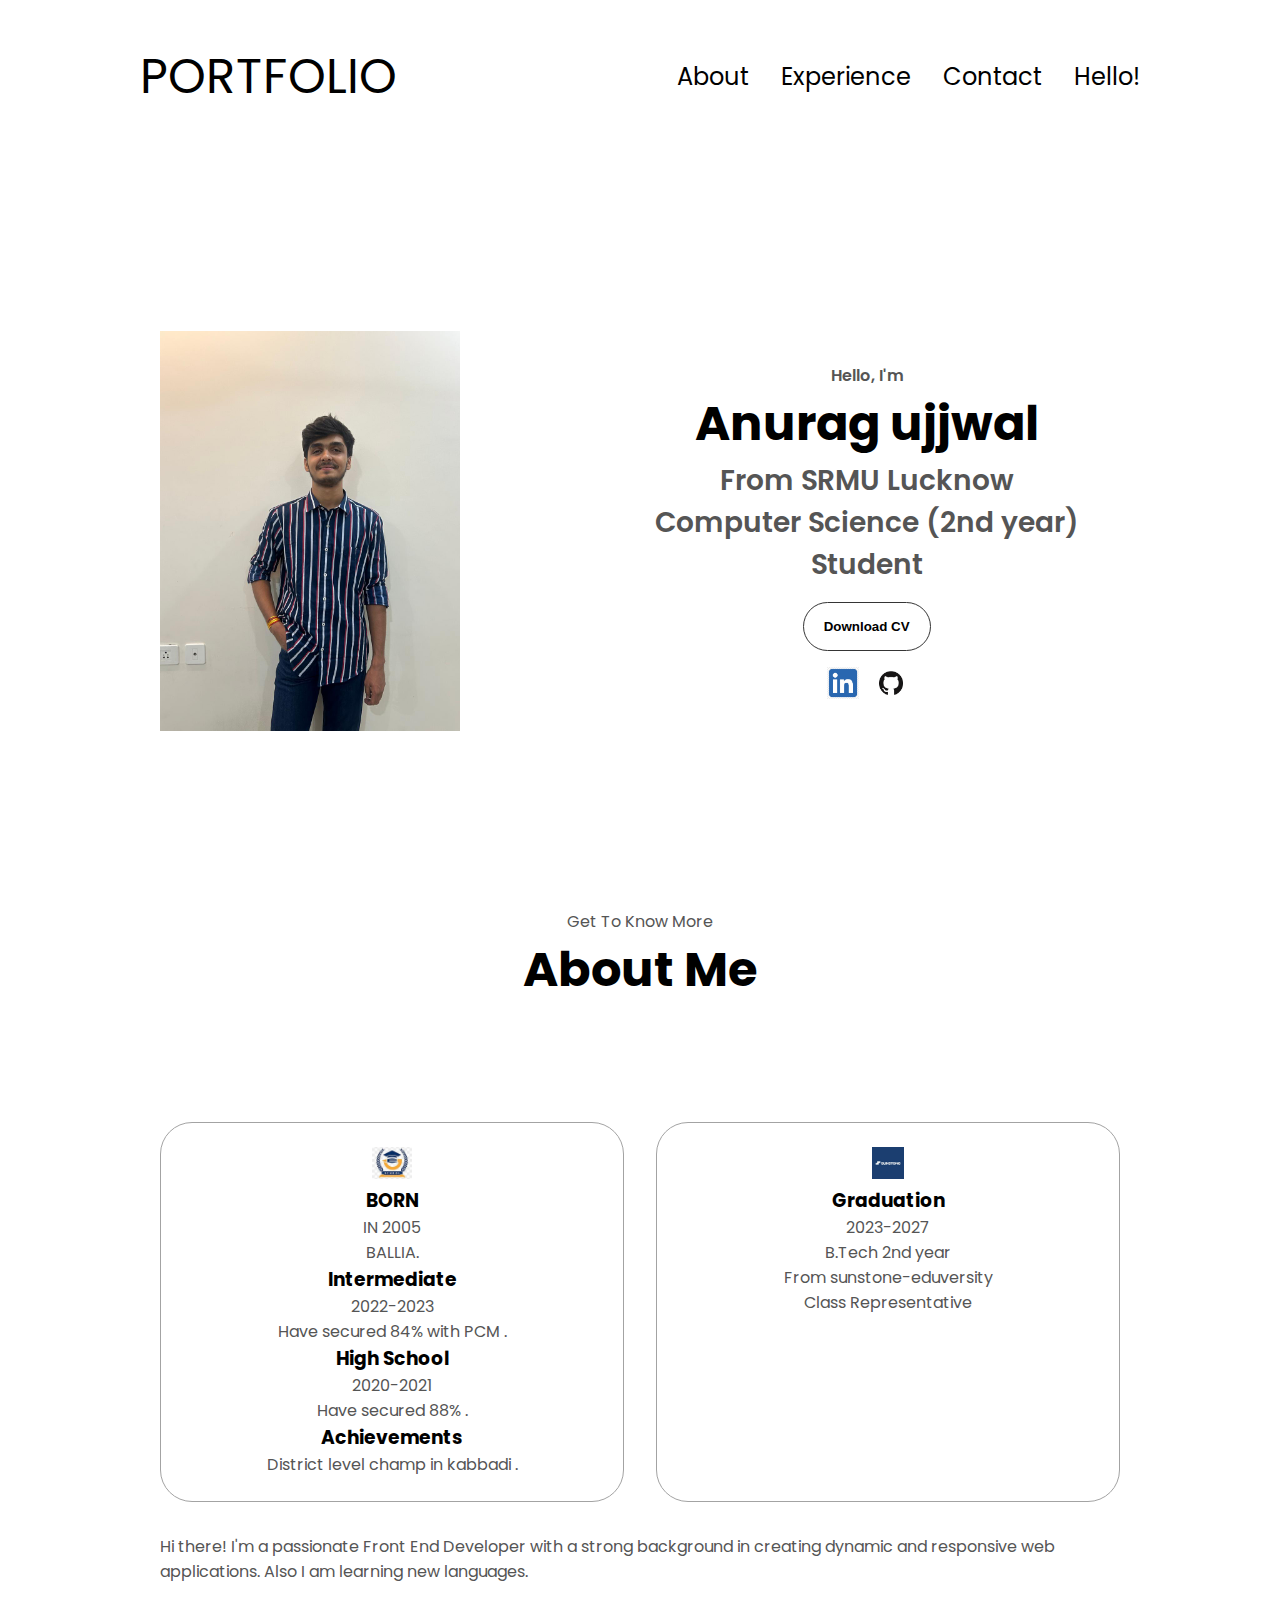
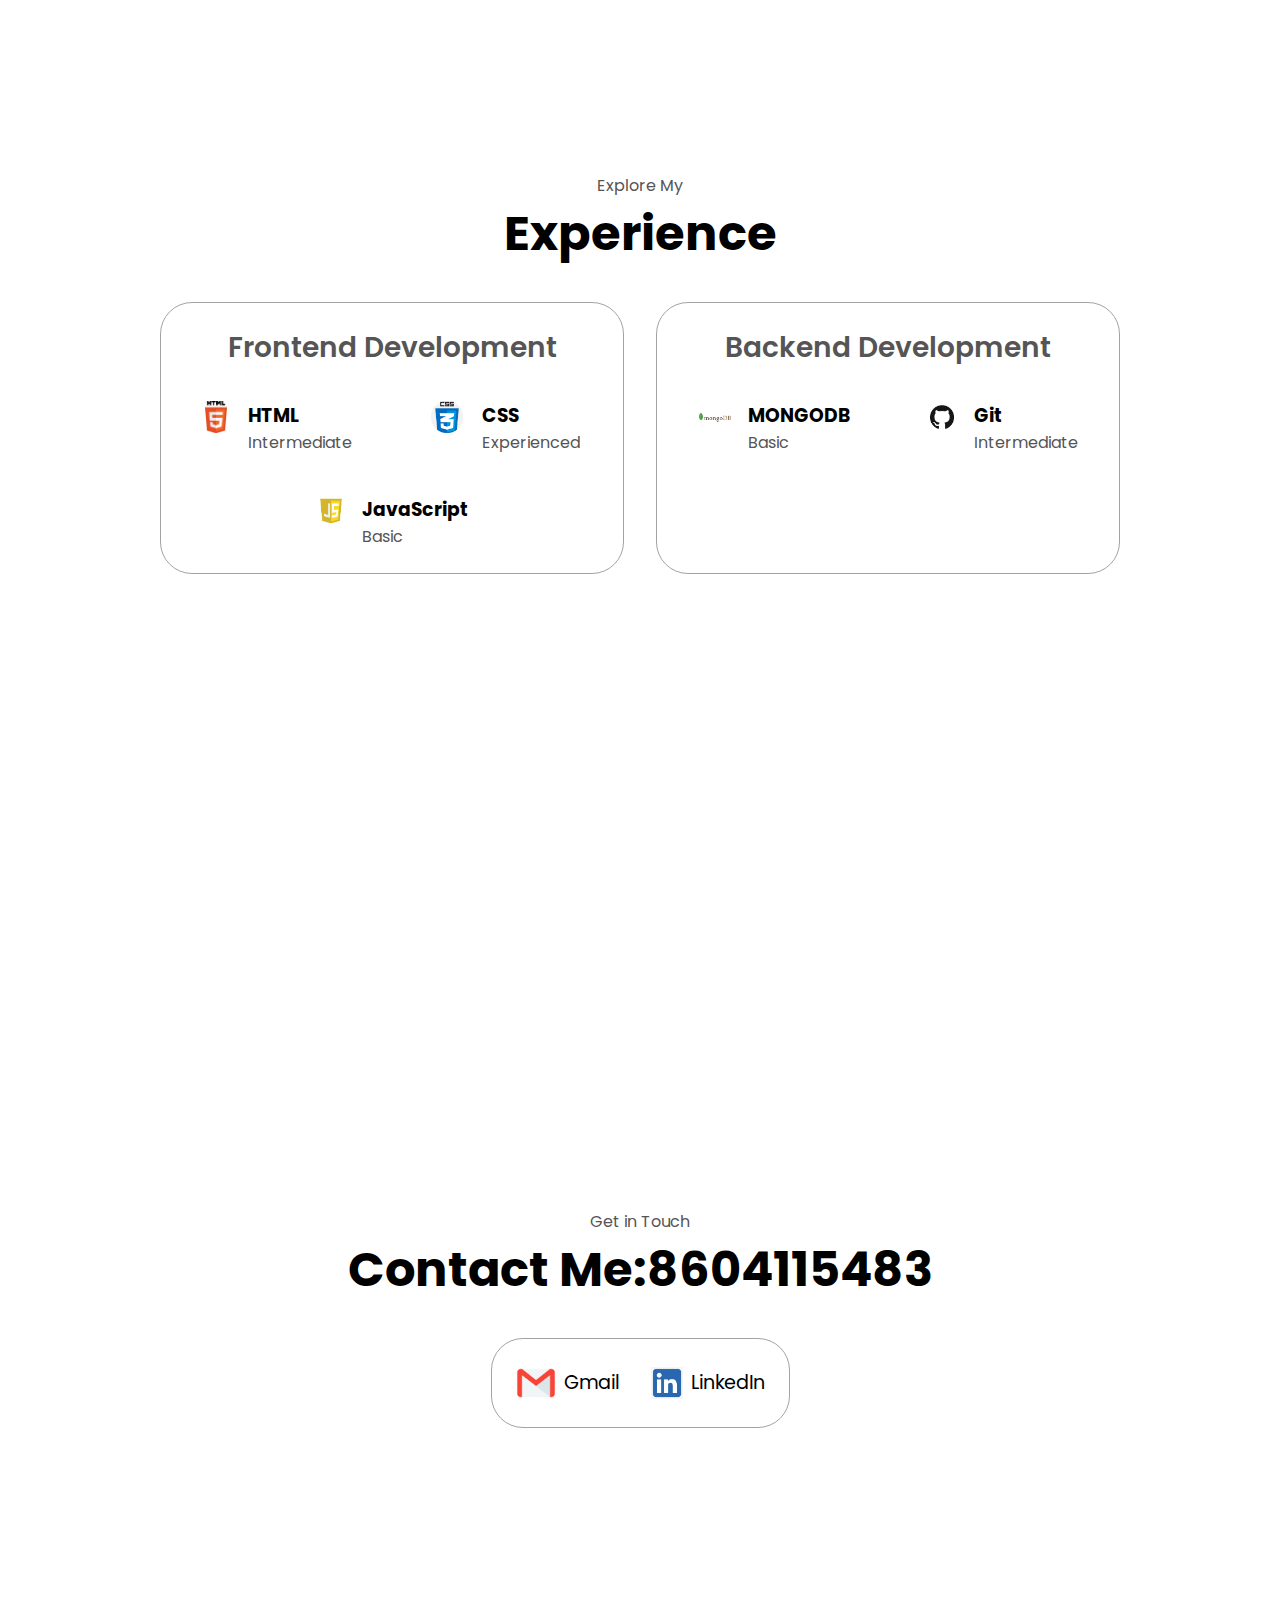
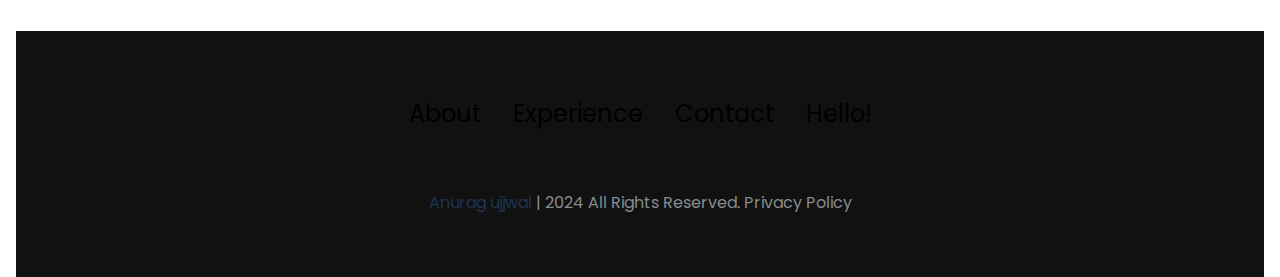
==== Index.html @ 2682c75f "first commit" ====
<!DOCTYPE html>
<html lang="en">

<head>
  <meta charset="UTF-8" />
  <meta http-equiv="X-UA-Compatible" content="IE=edge" />
  <meta name="viewport" content="width=device-width, initial-scale=1.0" />
  <title>ANURAG UJJWAL</title>
  <link rel="stylesheet" href="style.css" />
  <link rel="stylesheet" href="mediaqueries.css" />
</head>

<body>
  <nav id="desktop-nav">
    <div class="logo">PORTFOLIO</div>
    <div>
      <ul class="nav-links">
        <li><a href="#about">About</a></li>
        <li><a href="#experience">Experience</a></li>
        <li><a href="#contact">Contact</a></li>
        <li><a href="#projects">Hello!</a></li>
      </ul>
    </div>
  </nav>
  <nav id="hamburger-nav">
    <div class="logo">Anurag Ujjwal</div>
     
    
    <div class="hamburger-menu">
      <div class="hamburger-icon" onclick="toggleMenu()">
        <span></span>
        <span></span>
        <span></span>
      </div>
      <div class="menu-links">
        <li><a href="#about" onclick="toggleMenu()">About</a></li>
        <li><a href="#experience" onclick="toggleMenu()">Experience</a></li>
        <li><a href="#Hello!" onclick="toggleMenu()">Hello!</a></li>
        <li><a href="#contact" onclick="toggleMenu()">Contact</a></li>
      </div>
    </div>
  </nav>
  <section id="profile">
    <div class="section__pic-container">
      <img src="Images/WhatsApp Image 2024-06-22 at 3.46.19 PM.jpeg" alt="anurag" />
    </div>
    <div class="section__text">
      <p class="section__text__p1">Hello, I'm</p>
      <h1 class="title">Anurag ujjwal</h1>
      <p class="section__text__p2">From SRMU Lucknow <br>Computer Science (2nd year) Student </p>
      <div class="btn-container">
        <button class="btn btn-color-2" onclick="window.open('resume.pdf')">
          Download CV
        </button>
      
      </div>
      <div id="socials-container">
        <img src="Images/linkedin.png" alt="My LinkedIn profile" class="icon"
          onclick="location.href='https://www.linkedin.com/in/anurag-singh-699162290/'" />
        <img src="Images/git.png" alt="My Github profile" class="icon"
          onclick="location.href='https://github.com/ujjwalanuragg'" />
      </div>
    </div>
  </section>
  <section id="about">
    <p class="section__text__p1">Get To Know More</p>
    <h1 class="title">About Me</h1>
    <div class="section-container">
      <!-- <div class="section__pic-container">
        <img src="./assets/about-pic.png" alt="Profile picture" class="about-pic" />
      </div> -->
      <div class="about-details-container">
        <div class="about-containers">
          <div class="details-container">
            <img src="Images/download.jpg" alt="Experience icon" class="icon" />
            <h3>BORN</h3>
            <p>IN 2005 <br />BALLIA.</p>
            <h3>Intermediate</h3>
            <p>2022-2023 <br />Have secured 84% with PCM .</p>
            <h3>High School</h3>
            <p>2020-2021 <br />Have secured 88%  .</p>
            <h3>Achievements</h3>
            <p> District level champ in kabbadi  .</p>
          </div>
          <div class="details-container">
            <img src="Images/sunstone-eduversity.webp" alt="Education icon" class="icon" />
            <h3>Graduation</h3>
            <p>2023-2027<br>B.Tech 2nd year</p>
            <P>From sunstone-eduversity</P>
            <P>Class Representative</P>
          </div>
        </div>
        <div class="text-container">
          <p>
            Hi there! I'm a passionate Front End Developer with a strong background in creating dynamic and responsive
            web applications. Also I am learning new languages.
          </p>
        </div>
      </div>
    </div>

  </section>
  <section id="experience">
    <p class="section__text__p1">Explore My</p>
    <h1 class="title">Experience</h1>
    <div class="experience-details-container">
      <div class="about-containers">
        <div class="details-container">
          <h2 class="experience-sub-title">Frontend Development</h2>
          <div class="article-container">
            <article>
              <img src="Images/html.png" alt=" icon" class="icon" />
              <div>
                <h3>HTML</h3>
                <p>Intermediate</p>
              </div>
            </article>
            <article>
              <img src="Images/css.png" alt=" icon" class="icon" />
              <div>
                <h3>CSS</h3>
                <p>Experienced</p>
              </div>
            </article>
            
            <article>
              <img src="Images/js.png" alt=" icon" class="icon" />
              <div>
                <h3>JavaScript</h3>
                <p>Basic</p>
              </div>
            </article>
            
            
          </div>
        </div>
        <div class="details-container">
          <h2 class="experience-sub-title">Backend Development</h2>
          <div class="article-container">
            <article>
              <img src="Images/md.png" alt="Experience icon" class="icon" />
              <div>
                <h3>MONGODB</h3>
                <p>Basic</p>
              </div>
            </article>
             
            
            <article>
              <img src="Images/git.png" alt="Experience icon" class="icon" />
              <div>
                <h3>Git</h3>
                <p>Intermediate</p>
              </div>
            </article>
          </div>
        </div>
      </div>
    </div>
 
  </section>
   
  <section id="contact">
    <p class="section__text__p1">Get in Touch</p>
    <h1 class="title">Contact Me:8604115483</h1>
    <div class="contact-info-upper-container">
      <div class="contact-info-container">
        <img src="Images/mail.png" alt="Email icon" class="icon contact-icon email-icon" />
        <p><a href="mailto: anuragujjwal10247@gmail.com">Gmail</a></p>
      </div>
      <div class="contact-info-container">
        <img src="Images/linkedin.png" alt="LinkedIn icon" class="icon contact-icon" />
        <p><a href="https://www.linkedin.com/in/anurag-singh-699162290/">LinkedIn</a></p>
      </div>
    </div>
  </section>

   
 <!-- Footer -->

  <footer>
    <nav>
      <div class="nav-links-container">
        <ul class="nav-links">
          <li><a href="#about">About</a></li>
          <li><a href="#experience">Experience</a></li>
          <li><a href="#contact">Contact</a></li>
          <li><a href="#projects">Hello!</a></li>
        </ul>
      </div>
    </nav>
   
  <script src="script.js"></script>


  
    <span>
      <a href="#"> Anurag ujjwal</a> | <span class="far fa-copyright"></span> 2024 All Rights Reserved. Privacy Policy
    </span>
  </footer>
</body>

</html>
---- style.css ----
@import url("https://fonts.googleapis.com/css2?family=Poppins:wght@300;400;500;600&display=swap");

* {
  margin: 0;
  padding: 0;
}

body {
  font-family: "Poppins", sans-serif;
}

html {
  scroll-behavior: smooth;
}

p {
  color: rgb(85, 85, 85);
}

/* TRANSITION */

a,
.btn {
  transition: all 300ms ease;
}

/* DESKTOP NAV */

nav,
.nav-links {
  display: flex;
}

nav {
  justify-content: space-around;
  align-items: center;
  height: 17vh;
}

.nav-links {
  gap: 2rem;
  list-style: none;
  font-size: 1.5rem;
}

a {
  color: black;
  text-decoration: none;
  text-decoration-color: white;
}

a:hover {
  color: grey;
  text-decoration: underline;
  text-underline-offset: 1rem;
  text-decoration-color: rgb(181, 181, 181);
}

.logo {
  font-size: 3rem;
}

.logo:hover {
  cursor: default;
}

.degree {
  font-size: 1.2rem;  /* Adjust the font size */
  color: #333;       /* Change the text color */
  padding: 10px;     /* Add padding inside the div */
  margin: 10px 0;    /* Add margin outside the div */
  background-color: #f9f9f9;  /* Set a background color */
  border-radius: 5px; /* Round the corners */
  box-shadow: 0 2px 4px rgba(0, 0, 0, 0.1); 

}
/* HAMBURGER MENU */

#hamburger-nav {
  display: none;
}

.hamburger-menu {
  position: relative;
  display: inline-block;
}

.hamburger-icon {
  display: flex;
  flex-direction: column;
  justify-content: space-between;
  height: 24px;
  width: 30px;
  cursor: pointer;
}

.hamburger-icon span {
  width: 100%;
  height: 2px;
  background-color: black;
  transition: all 0.3 ease-in-out;
}

.menu-links {
  position: absolute;
  top: 100%;
  right: 0;
  background-color: white;
  width: fit-content;
  max-height: 0;
  overflow: hidden;
  transition: all 0.3 ease-in-out;
}


 

.menu-links a {
  display: block;
  padding: 10px;
  text-align: center;
  font-size: 1.5rem;
  color: black;
  text-decoration: none;
  transition: all 0.3 ease-in-out;
}

.menu-links li {
  list-style: none;
}

.menu-links.open {
  max-height: 300px;
}

.hamburger-icon.open span:first-child {
  transform: rotate(45deg) translate(10px, 5px);
}

.hamburger-icon.open span:nth-child(2) {
  opacity: 0;
}

.hamburger-icon.open span:last-child {
  transform: rotate(-45deg) translate(10px, -5px);
}

.hamburger-icon span:first-child {
  transform: none;
}

.hamburger-icon span:first-child {
  opacity: 1;
}

.hamburger-icon span:first-child {
  transform: none;
}

/* SECTIONS */

section {
  padding-top: 4vh;
  height: 96vh;
  margin: 0 10rem;
  box-sizing: border-box;
  min-height: fit-content;
}

.section-container {
  display: flex;
  /* width: 400px; */
  /* height: 1000px; */
}

/* PROFILE SECTION */

#profile {
  display: flex;
  justify-content: center;
  gap: 5rem;
  height: 80vh;
}

.section__pic-container {
  display: flex;
  height: 400px;
  width: 400px;
  margin: auto 0;
}

.section__text {
  align-self: center;
  text-align: center;
}

.section__text p {
  font-weight: 600;
}

.section__text__p1 {
  text-align: center;
}

.section__text__p2 {
  font-size: 1.75rem;
  margin-bottom: 1rem;
}

.title {
  font-size: 3rem;
  text-align: center;
}

#socials-container {
  display: flex;
  justify-content: center;
  margin-top: 1rem;
  gap: 1rem;
}

/* ICONS */

.icon {
  cursor: pointer;
  height: 2rem;
}

/* BUTTONS */

.btn-container {
  display: flex;
  justify-content: center;
  gap: 1rem;
}

.btn {
  font-weight: 600;
  transition: all 300ms ease;
  padding: 1rem;
  width: 8rem;
  border-radius: 2rem;
}

.btn-color-1,
.btn-color-2 {
  border: rgb(53, 53, 53) 0.1rem solid;
}

.btn-color-1:hover,
.btn-color-2:hover {
  cursor: pointer;
}

.btn-color-1,
.btn-color-2:hover {
  background: rgb(53, 53, 53);
  color: white;
}

.btn-color-1:hover {
  background: rgb(0, 0, 0);
}

.btn-color-2 {
  background: none;
}

.btn-color-2:hover {
  border: rgb(255, 255, 255) 0.1rem solid;
}

.btn-container {
  gap: 1rem;
}

/* ABOUT SECTION */

#about {
  position: relative;
}

.about-containers {
  gap: 2rem;
  margin-bottom: 2rem;
  margin-top: 2rem;
}

.about-details-container {
  justify-content: center;
  flex-direction: column;
}

.about-containers,
.about-details-container {
  display: flex;
  /* height: 200px; */
}

.about-pic {
  border-radius: 2rem;
}

 

.details-container {
  padding: 1.5rem;
  flex: 1;
  background: white;
  border-radius: 2rem;
  border: rgb(53, 53, 53) 0.1rem solid;
  border-color: rgb(163, 163, 163);
  text-align: center;
}

.section-container {
  gap: 4rem;
  height: 80%;
}

.section__pic-container {
  height: 400px;
  width: 400px;
  margin: auto 0;
}

/* EXPERIENCE SECTION */

#experience {
  position: relative;
}

.experience-sub-title {
  color: rgb(85, 85, 85);
  font-weight: 600;
  font-size: 1.75rem;
  margin-bottom: 2rem;
}

.experience-details-container {
  display: flex;
  justify-content: center;
  flex-direction: column;
}

.article-container {
  display: flex;
  text-align: initial;
  flex-wrap: wrap;
  flex-direction: row;
  gap: 2.5rem;
  justify-content: space-around;
}

article {
  display: flex;
  width: 10rem;
  justify-content: space-around;
  gap: 0.5rem;
}

article .icon {
  cursor: default;
}

 
 

/* CONTACT */

#contact {
  display: flex;
  justify-content: center;
  flex-direction: column;
  height: 70vh;
}

.contact-info-upper-container {
  display: flex;
  justify-content: center;
  border-radius: 2rem;
  border: rgb(53, 53, 53) 0.1rem solid;
  border-color: rgb(163, 163, 163);
  background: (250, 250, 250);
  margin: 2rem auto;
  padding: 0.5rem;
}

.contact-info-container {
  display: flex;
  align-items: center;
  justify-content: center;
  gap: 0.5rem;
  margin: 1rem;
}

.contact-info-container p {
  font-size: larger;
}

.contact-icon {
  cursor: default;
}

.email-icon {
  height: 2.5rem;
}


/* FOOTER SECTION */

footer {
  height: 26vh;
  margin: 0 1rem;
}

footer p {
  text-align: center;
}

 /*  Footer  */
 footer {
    background: #111;
    padding: 6px 16px;
    color: #888c8d;
    text-align: center;
  }
  
  footer span a {
    color: #1e3551;
    text-decoration: none;
  }
  
  footer span a:hover {
    text-decoration: underline;
  }
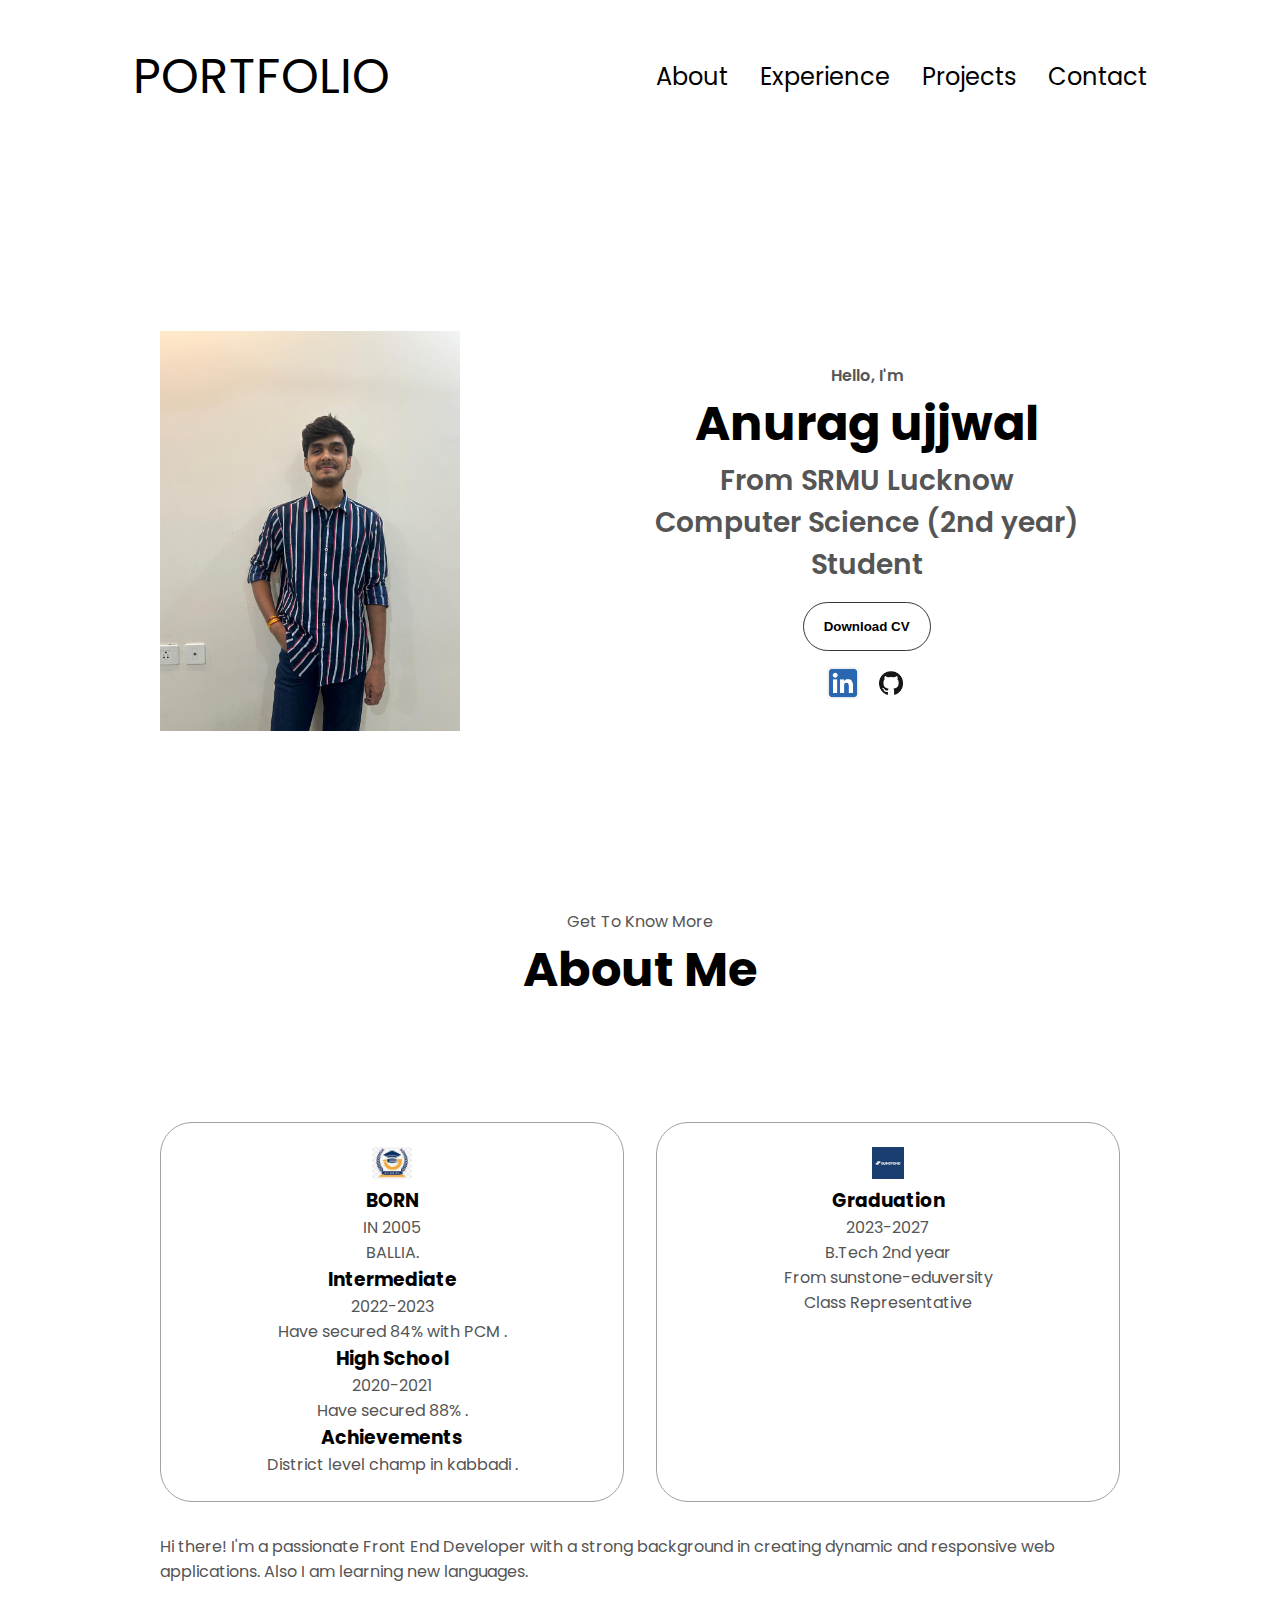
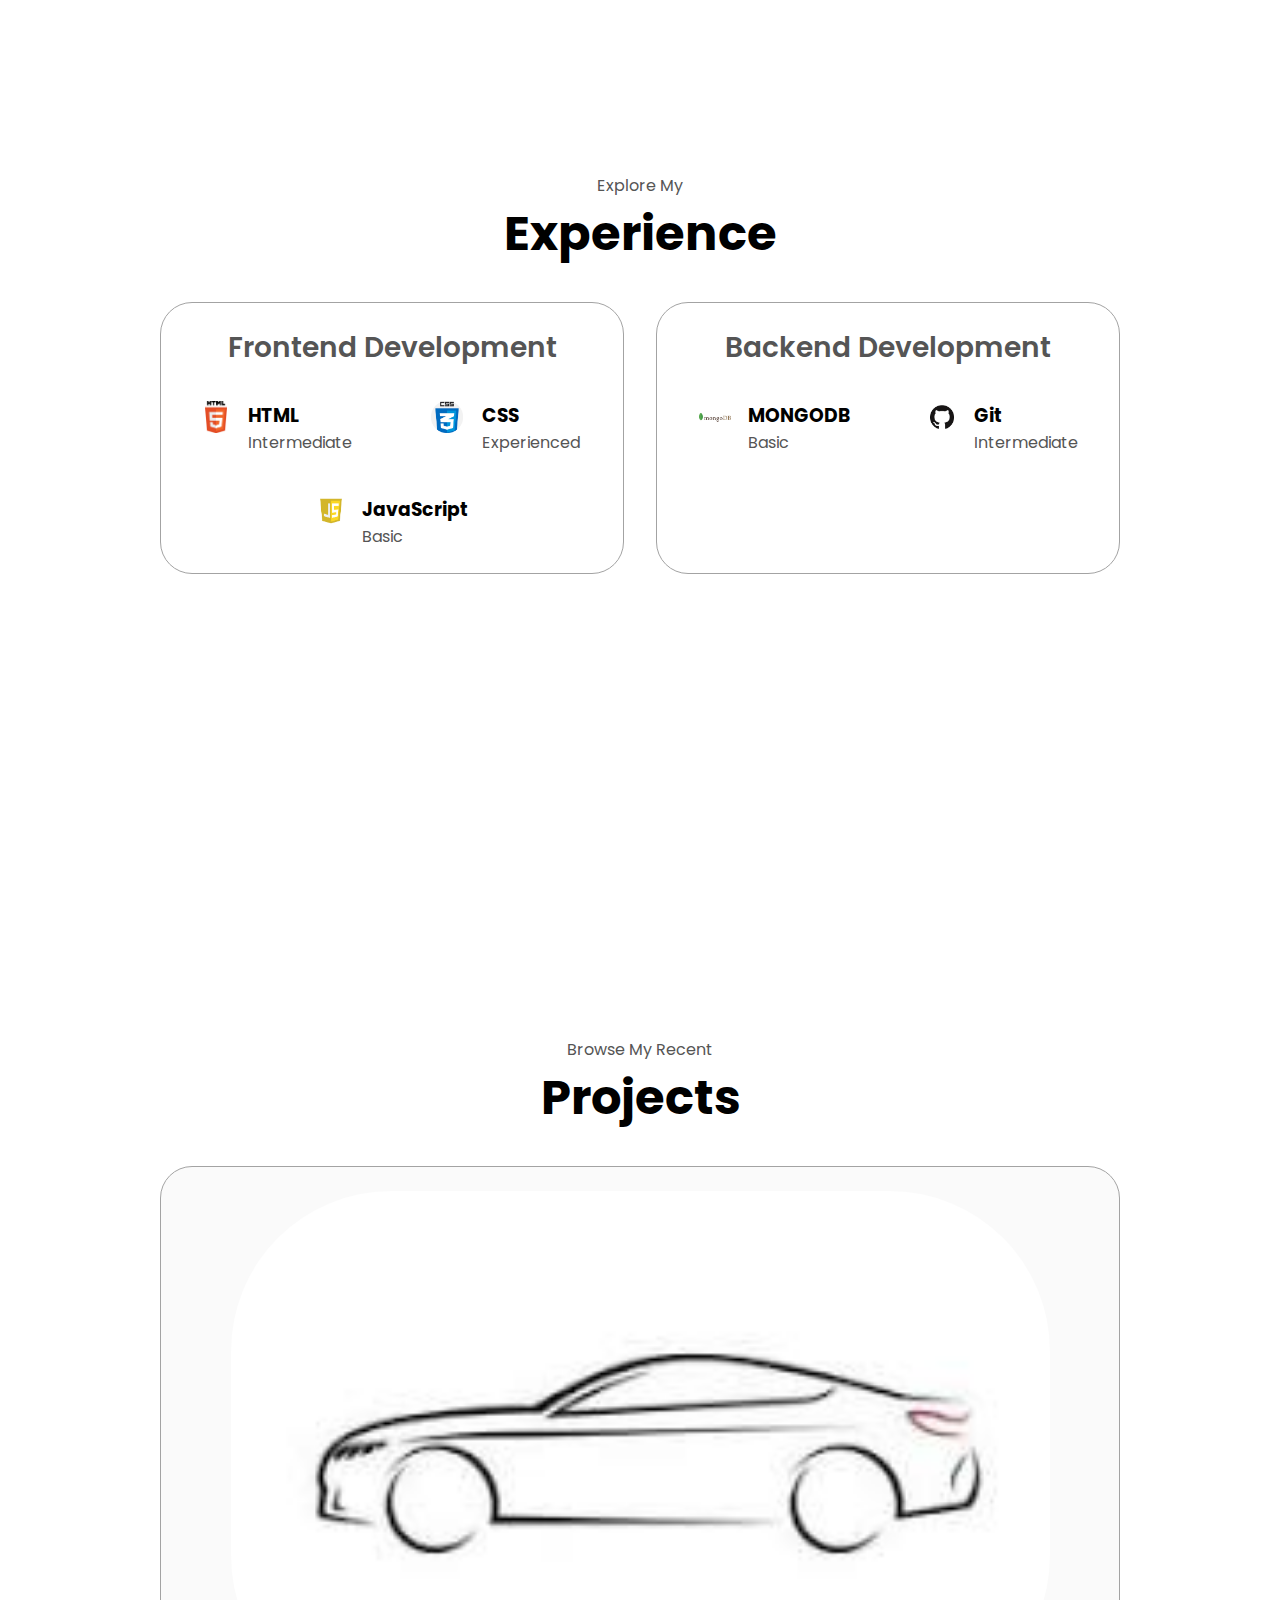
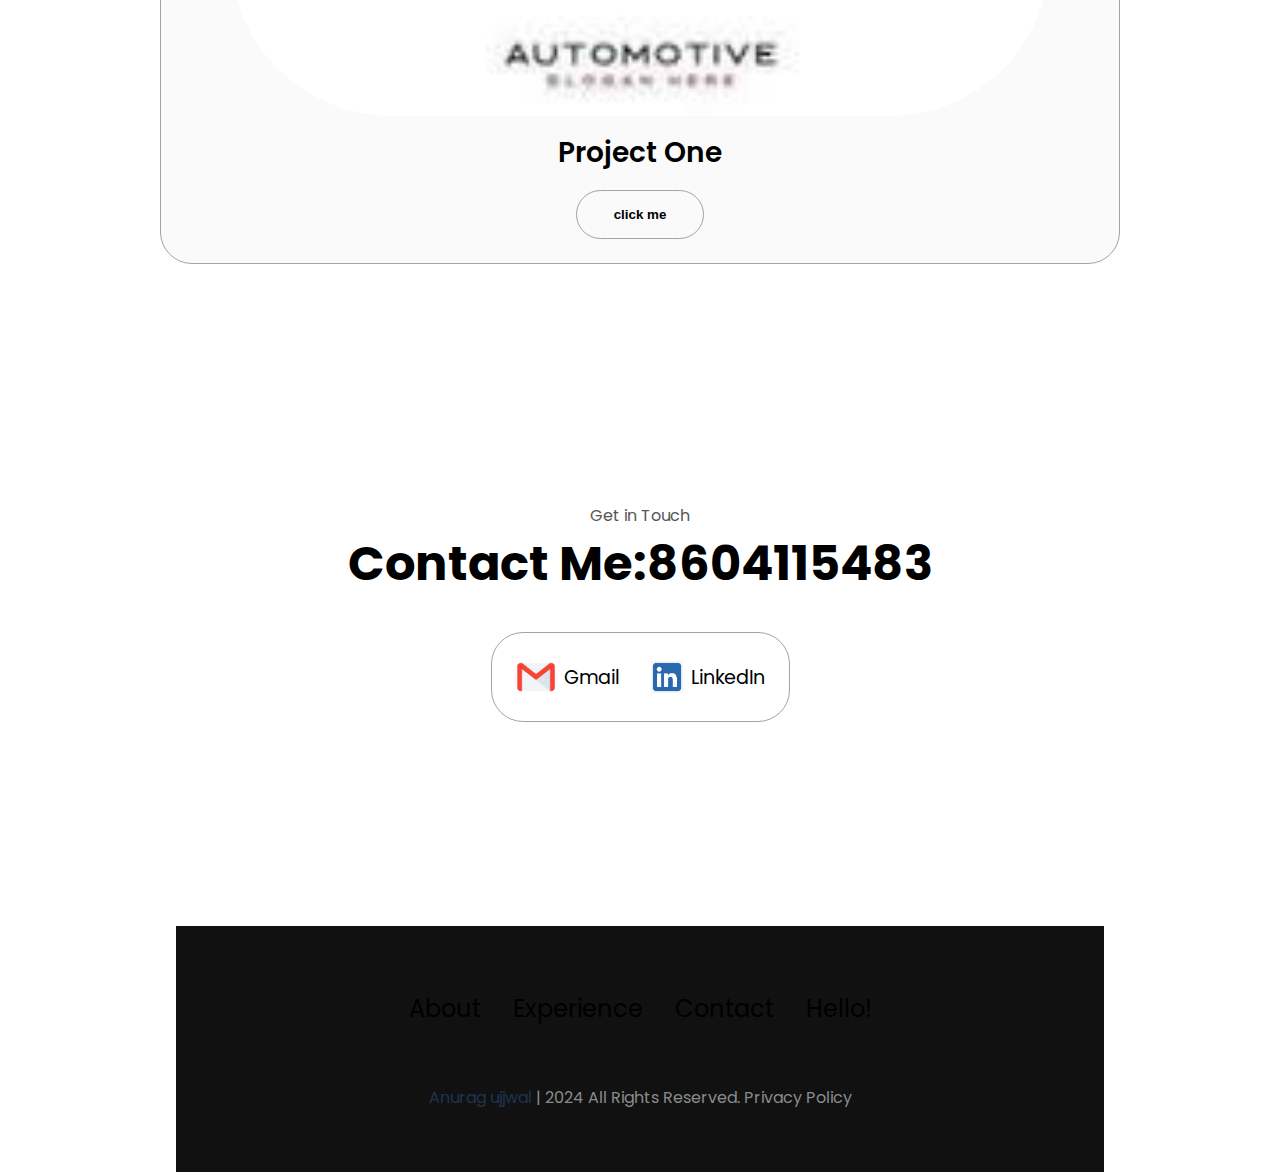
==== commit df82dd6f: "added a project section" ====
--- a/Index.html
+++ b/Index.html
@@ -17,8 +17,9 @@
       <ul class="nav-links">
         <li><a href="#about">About</a></li>
         <li><a href="#experience">Experience</a></li>
+        <li><a href="#projects">Projects</a></li>
         <li><a href="#contact">Contact</a></li>
-        <li><a href="#projects">Hello!</a></li>
+      
       </ul>
     </div>
   </nav>
@@ -35,7 +36,7 @@
       <div class="menu-links">
         <li><a href="#about" onclick="toggleMenu()">About</a></li>
         <li><a href="#experience" onclick="toggleMenu()">Experience</a></li>
-        <li><a href="#Hello!" onclick="toggleMenu()">Hello!</a></li>
+        <li><a href="#projects" onclick="toggleMenu()">Projects</a></li>
         <li><a href="#contact" onclick="toggleMenu()">Contact</a></li>
       </div>
     </div>
@@ -159,6 +160,30 @@
     </div>
  
   </section>
+
+  <section id="projects">
+    <p class="section__text__p1">Browse My Recent</p>
+    <h1 class="title">Projects</h1>
+    <div class="experience-details-container">
+      <div class="about-containers">
+        <div class="details-container color-container">
+          <div class="article-container">
+            <img src="./Images/car.jpg" alt="Project 1" class="project-img" />
+          </div>
+          <h2 class="experience-sub-title project-title">Project One</h2>
+          <div class="btn-container">
+             
+            <button class="btn btn-color-2 project-btn" onclick= "location.href='projects/'">
+              
+              click me
+            </button>
+          </div>
+        </div>
+         
+        
+        </div>
+      </div>
+
    
   <section id="contact">
     <p class="section__text__p1">Get in Touch</p>
--- a/style.css
+++ b/style.css
@@ -363,7 +363,32 @@
   cursor: default;
 }
 
- 
+ /* PROJECTS SECTION */
+
+#projects {
+  position: relative;
+}
+
+.color-container {
+  border-color: rgb(163, 163, 163);
+  background: rgb(250, 250, 250);
+}
+
+.project-img {
+  border-radius: 10rem;
+  width: 90%;
+  height: 90%;
+}
+
+.project-title {
+  margin: 1rem;
+  color: black;
+}
+
+.project-btn {
+  color: black;
+  border-color: rgb(163, 163, 163);
+}
  
 
 /* CONTACT */
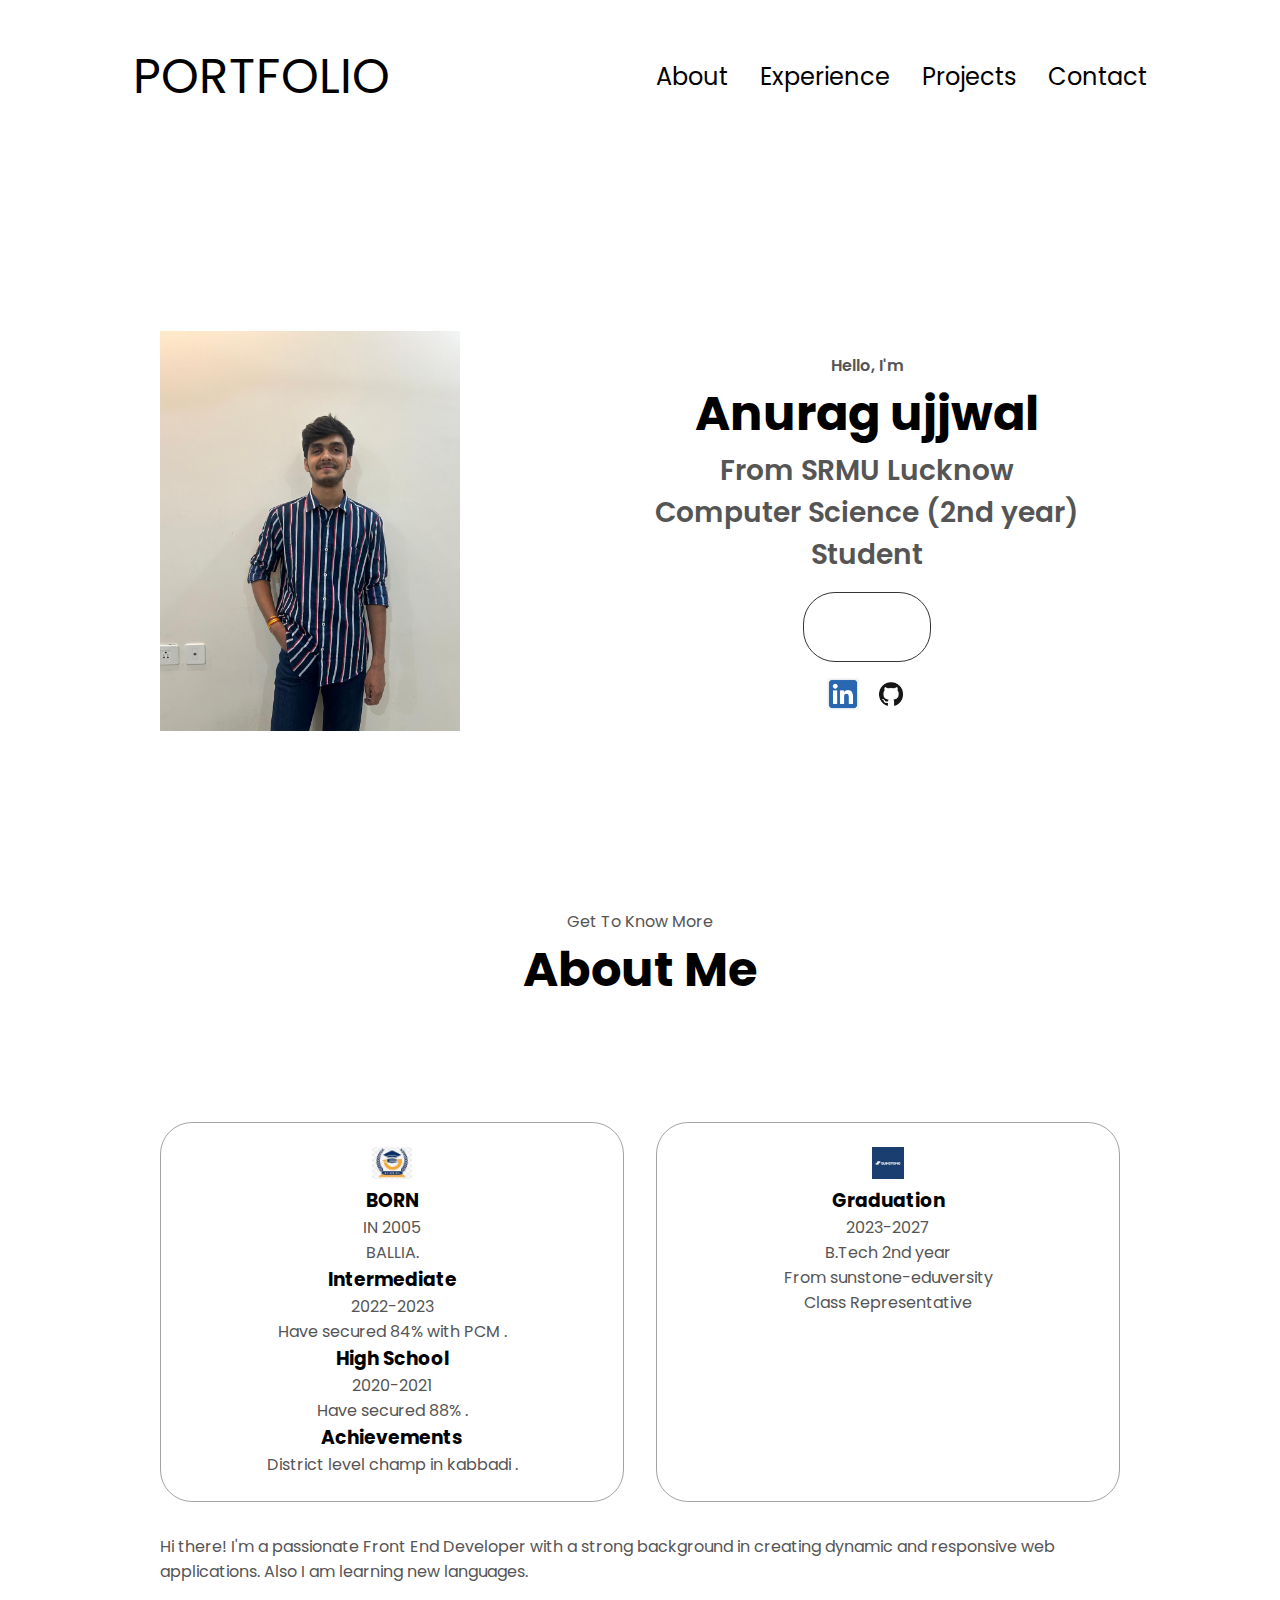
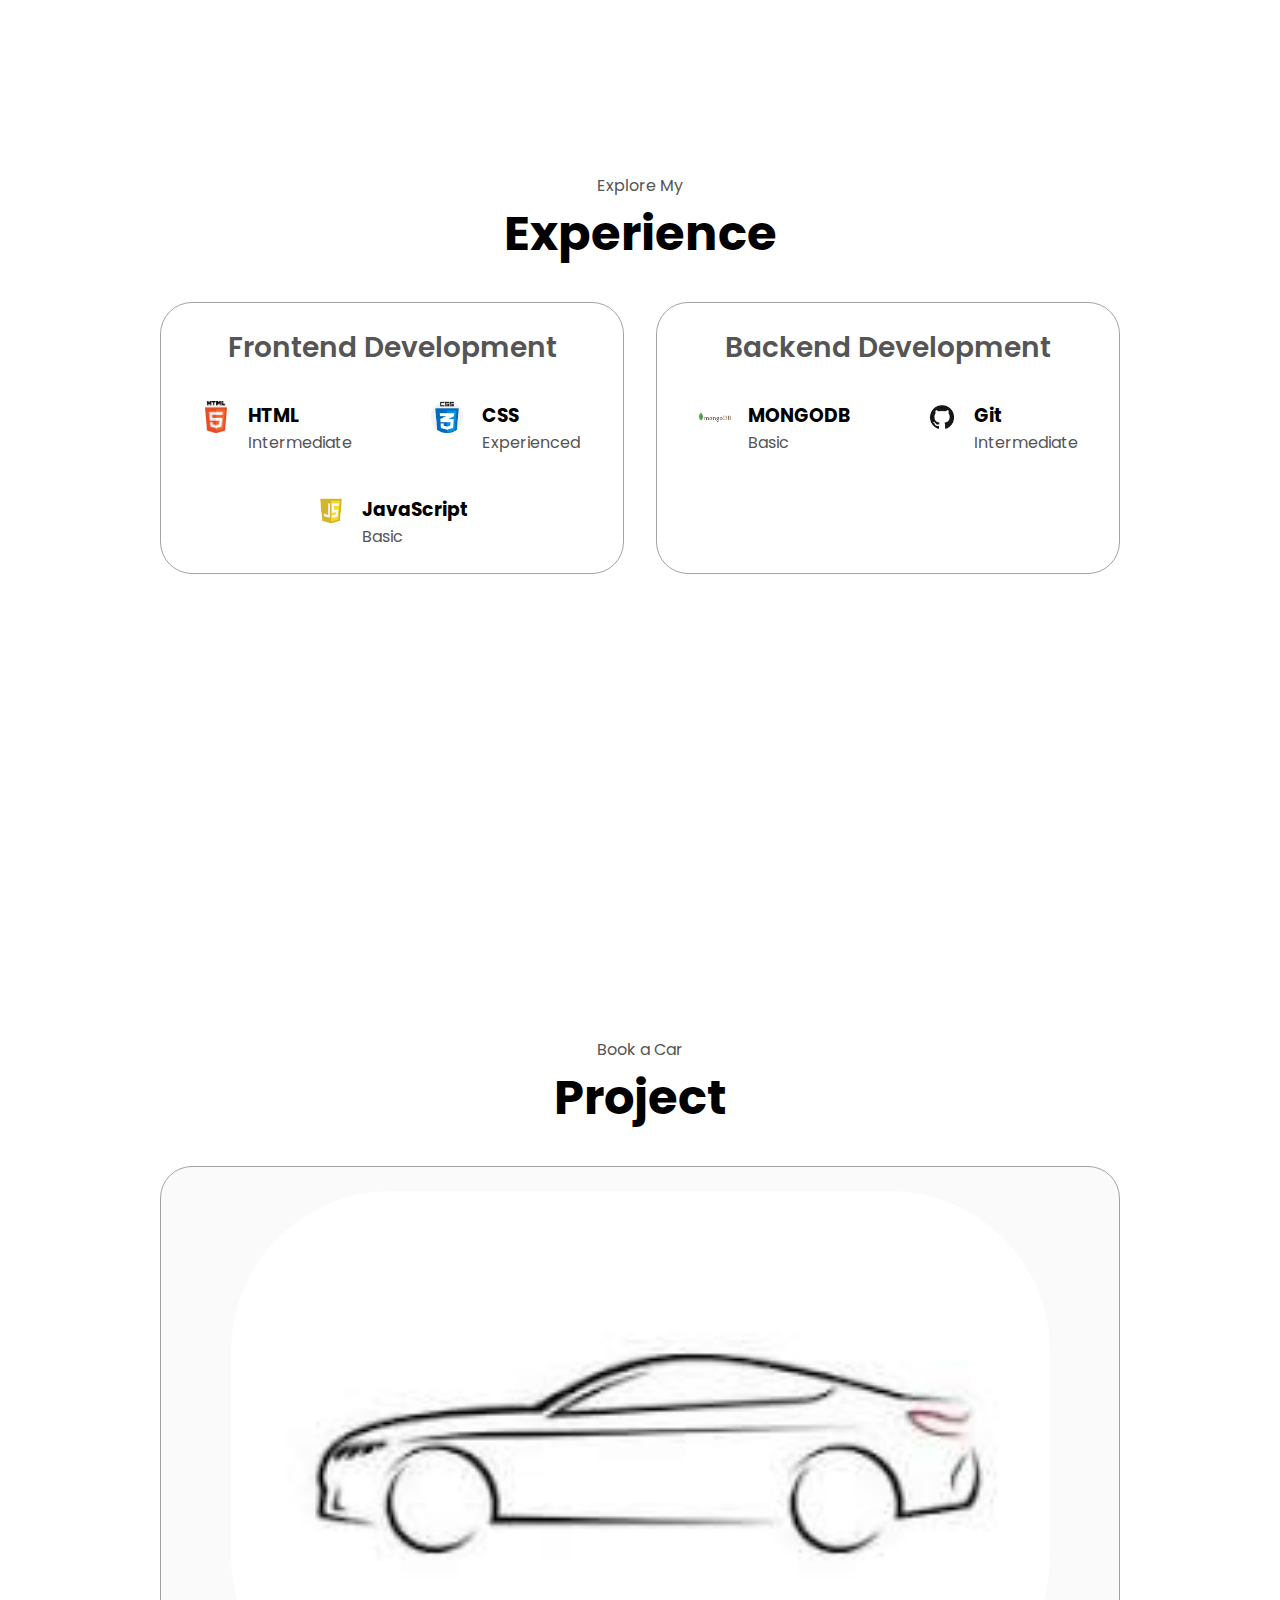
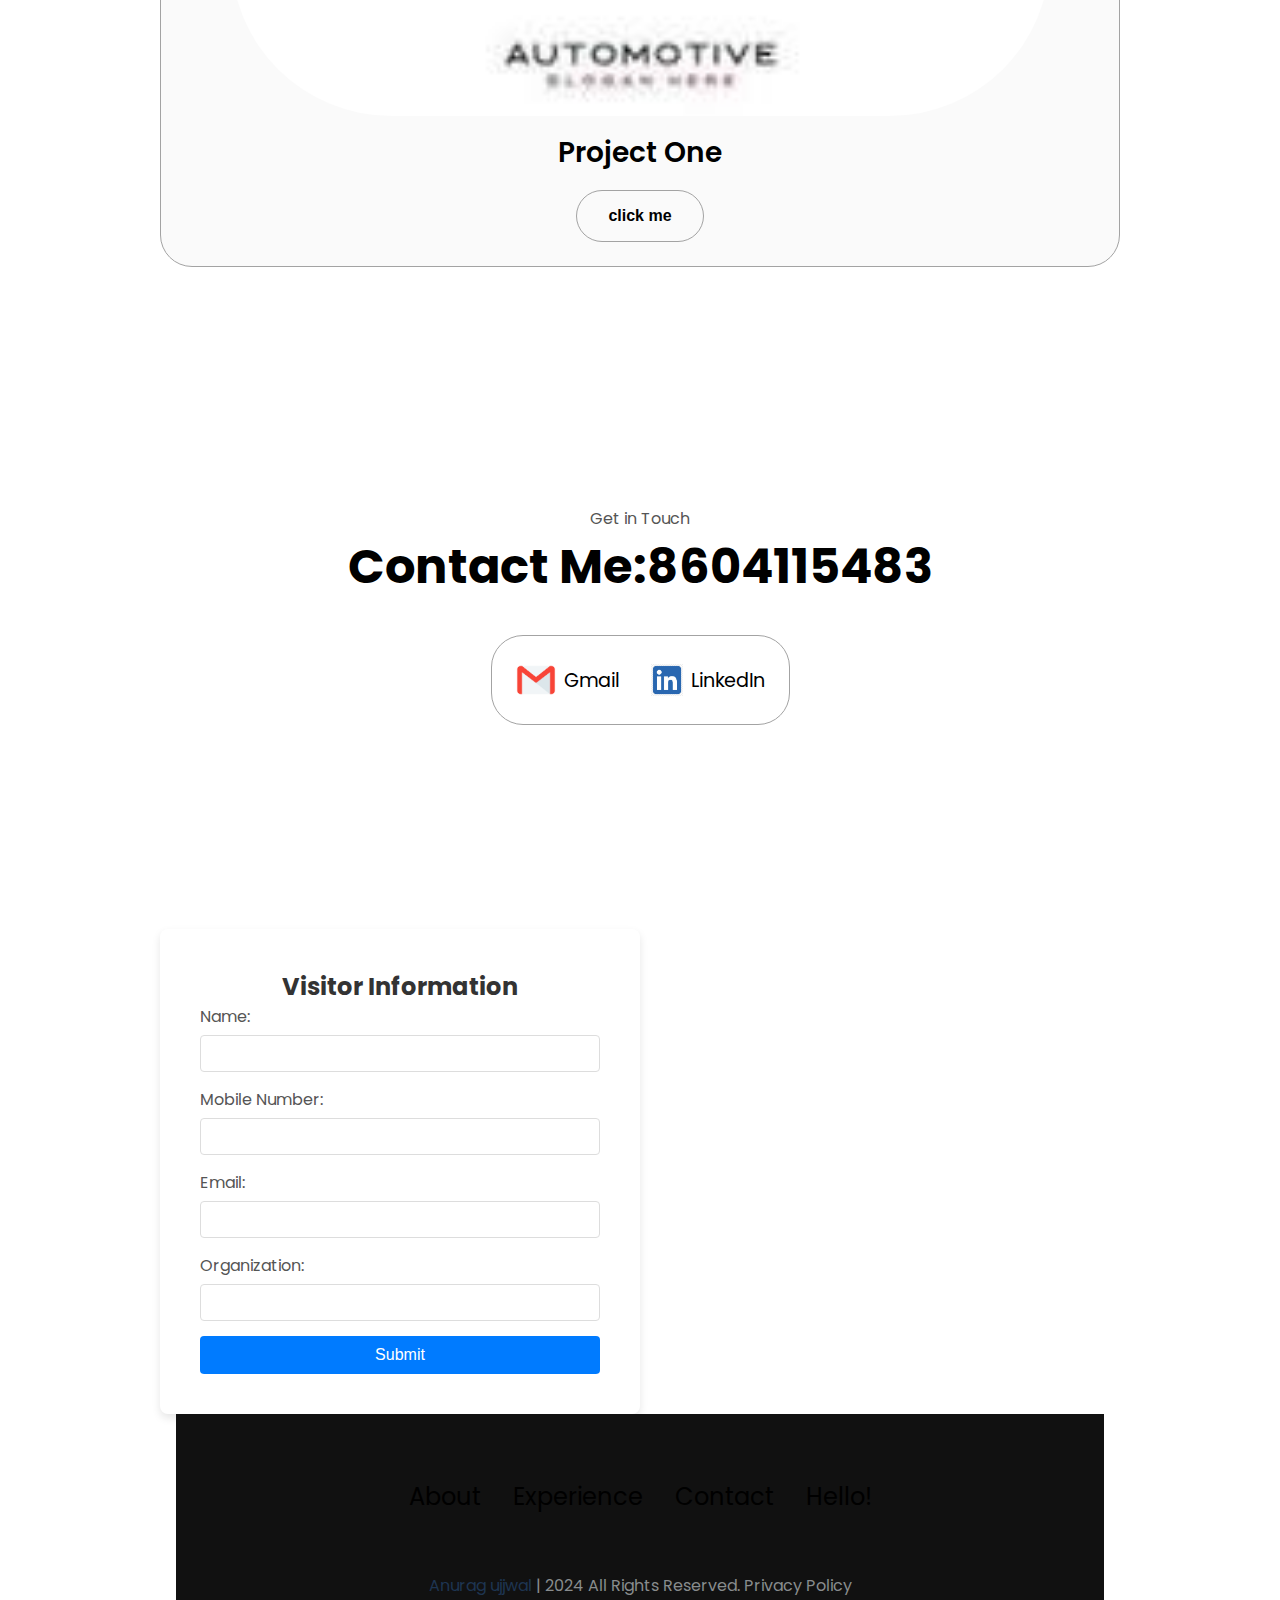
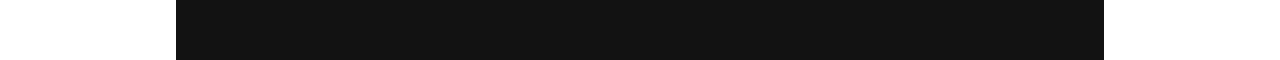
==== commit e3e3fe94: "visitor info" ====
--- a/Index.html
+++ b/Index.html
@@ -162,8 +162,8 @@
   </section>
 
   <section id="projects">
-    <p class="section__text__p1">Browse My Recent</p>
-    <h1 class="title">Projects</h1>
+    <p class="section__text__p1">Book a Car</p>
+    <h1 class="title">Project</h1>
     <div class="experience-details-container">
       <div class="about-containers">
         <div class="details-container color-container">
@@ -200,7 +200,27 @@
     </div>
   </section>
 
-   
+   <!--visitor info-->
+   <form name="visitorForm" onsubmit="return validateForm()">
+    <h2>Visitor Information</h2>
+    <label for="name">Name:</label>
+    <input type="text" id="name" name="name">
+    <span id="nameError" class="error"></span>
+
+    <label for="mobile">Mobile Number:</label>
+    <input type="tel" id="mobile" name="mobile">
+    <span id="mobileError" class="error"></span>
+
+    <label for="email">Email:</label>
+    <input type="email" id="email" name="email">
+    <span id="emailError" class="error"></span>
+
+    <label for="organization">Organization:</label>
+    <input type="text" id="organization" name="organization">
+    <span id="organizationError" class="error"></span>
+
+    <button type="submit">Submit</button>
+</form>
  <!-- Footer -->
 
   <footer>
--- a/style.css
+++ b/style.css
@@ -431,6 +431,59 @@
   height: 2.5rem;
 }
 
+
+  
+
+form {
+  background: white;
+  max-width: 400px;
+  width: 100%;
+  padding: 40px;
+  border-radius: 8px;
+  box-shadow: 0 4px 8px rgba(0, 0, 0, 0.1);
+}
+h2 {
+  margin-top: 0;
+  text-align: center;
+  color: #333;
+}
+label {
+  display: block;
+  margin-bottom: 6px;
+  color: #555;
+}
+input[type="text"], input[type="email"], input[type="tel"] {
+  width: 100%;
+  padding: 10px;
+  margin-bottom: 15px;
+  border: 1px solid #ddd;
+  border-radius: 4px;
+  box-sizing: border-box;
+  transition: border-color 0.3s;
+}
+input[type="text"]:focus, input[type="email"]:focus, input[type="tel"]:focus {
+  border-color: #007BFF;
+  outline: none;
+}
+button {
+  width: 100%;
+  background-color: #007BFF;
+  color: white;
+  padding: 10px;
+  border: none;
+  border-radius: 4px;
+  cursor: pointer;
+  font-size: 16px;
+  transition: background-color 0.3s;
+}
+button:hover {
+  background-color: #0056b3;
+}
+.error {
+  color: red;
+  font-size: 14px;
+  margin-bottom: 10px;
+}
 
 /* FOOTER SECTION */
 
